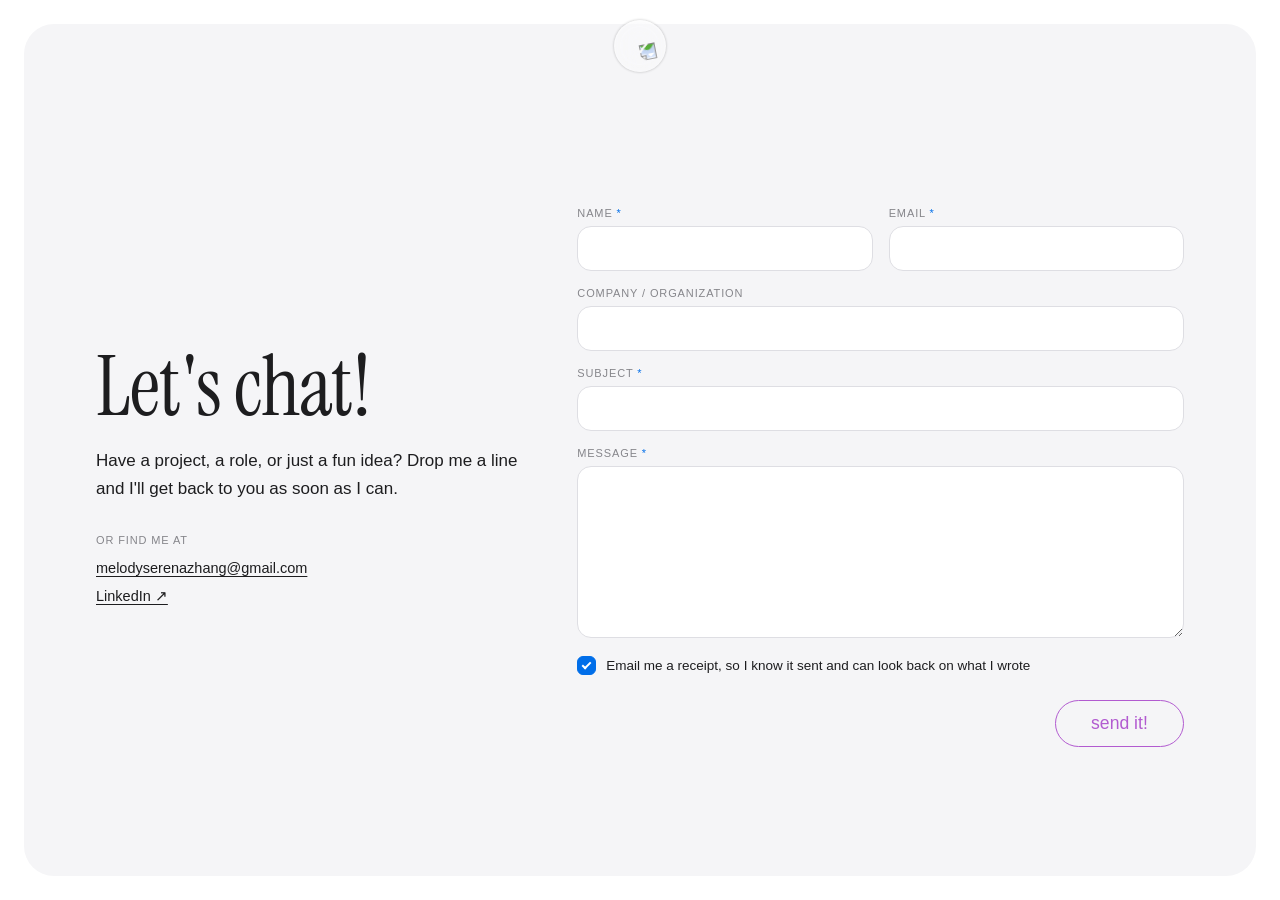
==== contact/index.html @ d455f9c9 "Homepage summary cards on every card, eye + cursor in project colours - Summary card fans out when h" ====
<!DOCTYPE html>
<html lang="en">
<head>
  <meta charset="UTF-8">
  <meta name="viewport" content="width=device-width, initial-scale=1.0">
  <title>[fish✶tank]</title>
  <!-- link previews (LinkedIn, Slack, iMessage…) and search results -->
  <meta name="description" content="Get in touch with Melody Zhang, product designer.">
  <link rel="canonical" href="https://melodyserenazhang.com/contact/">
  <meta property="og:type" content="website">
  <meta property="og:site_name" content="[fish✶tank]">
  <meta property="og:title" content="Say Hi · Melody Zhang">
  <meta property="og:description" content="Get in touch with Melody Zhang, product designer.">
  <meta property="og:url" content="https://melodyserenazhang.com/contact/">
  <meta property="og:image" content="https://melodyserenazhang.com/images/share-preview.jpg">
  <meta property="og:image:width" content="1200">
  <meta property="og:image:height" content="630">
  <meta property="og:image:alt" content="Melody Zhang is a product designer crafting digital experiences: the homepage, with fish swimming around a glowing blue orb.">
  <meta name="twitter:card" content="summary_large_image">
  
<link rel="preconnect" href="https://fonts.googleapis.com">
<link rel="preconnect" href="https://fonts.gstatic.com" crossorigin>
<link href="https://fonts.googleapis.com/css2?family=Xanh+Mono:ital@0;1&display=swap" rel="stylesheet">
<link href="https://fonts.googleapis.com/css2?family=Alex+Brush&display=swap" rel="stylesheet">
<link href="https://fonts.googleapis.com/css2?family=Zen+Old+Mincho&display=swap" rel="stylesheet">
<link href="https://fonts.googleapis.com/css2?family=Instrument+Serif:ital@0;1&display=swap" rel="stylesheet">

 <!-- Your CSS -->
  <link rel="stylesheet" href="style.css?v=navy-bg-10">
  <link rel="stylesheet" href="../css/page-wipe.css?v=12">
  <script src="../js/splash.js?v=navy-bg-9"></script>
  <!-- hold the first frame until the navy splash exists, so the page swap stays seamless -->
  <link rel="expect" href="#page-entry-overlay" blocking="render">

  <link rel="icon" type="image/x-icon" href="https://raw.githubusercontent.com/melodysz/baubles/main/favicon.ico">

  <link rel="stylesheet" href="../css/companion-blend.css?v=4">
</head>
<body>


<link rel="preconnect" href="https://fonts.googleapis.com">
<link rel="preconnect" href="https://fonts.gstatic.com" crossorigin>
<link href="https://fonts.googleapis.com/css2?family=Instrument+Serif:ital@0;1&family=Zen+Old+Mincho&family=Alex+Brush&display=swap" rel="stylesheet">

<div id="page-entry-overlay" class="page-wipe"><div class="page-wipe-label"></div></div>
<script>
  // the splash for this page (design: js/splash.js); its text shows once its fonts are ready
  fishtankSplash.render(document.getElementById('page-entry-overlay'), '[ say hi ]');
  Promise.all([document.fonts.load("26px 'PP Neue Montreal'"), document.fonts.load("300 26px 'HafferXH'")])
    .then(() => document.getElementById('page-entry-overlay')?.classList.add('label-ready'));
</script>
<div id="exit-ripple-container"></div>

<!-- Custom Cursor -->
<div class="cursor-dot" id="cursor"></div>

<!-- New Pill Nav -->
<div class="nav-pill-wrap" id="navWrap">
  <div class="nav-pill" id="navPill">
    <div class="nav-asterisk" id="navAsterisk">
      <img src="https://cdn.jsdelivr.net/gh/melodysz/baubles@main/asterisk.svg"
           alt="*" style="width:28px;height:28px;display:block;">
    </div>
    <div class="nav-content">
      <a href="../" class="nav-wordmark interactable" style="cursor:pointer!important">
        <span class="wm-melody">melody</span><span class="wm-zhang">zhang</span>
      </a>
      <div class="nav-links">
        <div class="nav-work-wrap" id="navWorkWrap">
          <a href="../#third-section" class="interactable nav-link-item" data-default="work" data-hover="work!">work</a>
        </div>
        <a href="../#who" class="interactable nav-link-item" data-default="who" data-hover="who?">who</a>
        <a href="../#play" class="interactable nav-link-item" data-default="play" data-hover="play!">play</a>
      </div>
    </div>
  </div>
</div>

<!-- Thought bubble -->
<div class="bubble-dots-wrap" id="bubbleDotsWrap">
  <div class="bubble-dot bubble-dot-sm"></div>
  <div class="bubble-dot bubble-dot-md"></div>
  <div class="bubble-dot bubble-dot-lg"></div>
</div>
<div class="work-bubble" id="workBubble" aria-hidden="true">
  <div class="bubble-menu">
    <a href="../creatify/" class="bubble-item interactable">
      <span class="bubble-num">01</span>creatify
    </a>
    <a href="../deep24/" class="bubble-item interactable">
      <span class="bubble-num">02</span>deep24
    </a>
    <a href="../pent-up/" class="bubble-item interactable">
      <span class="bubble-num">03</span>pent up
    </a>
    <a href="../knouri/" class="bubble-item interactable">
      <span class="bubble-num">04</span>knouri
    </a>
  </div>
</div>

<div class="page-wrapper">
  <div class="contact-card">

    <!-- left: hello + other ways to reach me -->
    <div class="contact-intro">
      <h1 class="contact-title">Let's chat!</h1>
      <p>Have a project, a role, or just a fun idea? Drop me a line and I'll get back to you as soon as I can.</p>
      <div class="contact-alt">
        <span class="contact-alt-label">or find me at</span>
        <a href="mailto:melodyserenazhang@gmail.com" class="interactable contact-alt-link">melodyserenazhang@gmail.com</a>
        <a href="https://www.linkedin.com/in/melody-zhang-90605b217/" target="_blank" class="interactable contact-alt-link">LinkedIn ↗</a>
      </div>
    </div>

    <!-- right: the form, swapped for a receipt once it's sent -->
    <div class="contact-form-col">
      <form class="contact-form" id="contactForm" novalidate>
        <div class="field-row">
          <label class="field">
            <span class="field-label">Name <i>*</i></span>
            <input type="text" name="name" autocomplete="name" required>
          </label>
          <label class="field">
            <span class="field-label">Email <i>*</i></span>
            <input type="email" name="email" autocomplete="email" required>
          </label>
        </div>
        <label class="field">
          <span class="field-label">Company / organization</span>
          <input type="text" name="company" autocomplete="organization">
        </label>
        <label class="field">
          <span class="field-label">Subject <i>*</i></span>
          <input type="text" name="subject" required>
        </label>
        <label class="field">
          <span class="field-label">Message <i>*</i></span>
          <textarea name="message" rows="6" required></textarea>
        </label>

        <!-- hidden trap for spam bots: people never see or fill this -->
        <input type="text" name="_honey" class="contact-honey" tabindex="-1" autocomplete="off">

        <label class="receipt-check interactable">
          <input type="checkbox" name="wants_receipt" checked>
          <span class="receipt-box" aria-hidden="true"></span>
          <span>Email me a receipt, so I know it sent and can look back on what I wrote</span>
        </label>

        <div class="form-bottom">
          <p class="form-status" id="formStatus" role="status" aria-live="polite"></p>
          <button type="submit" class="send-btn interactable" id="sendBtn">send it!</button>
        </div>
      </form>

      <!-- shown after a successful send -->
      <div class="contact-receipt" id="contactReceipt" hidden>
        <div class="receipt-paper">
          <p class="receipt-head">✶ message received ✶</p>
          <p class="receipt-sub" id="receiptTime"></p>
          <div class="receipt-rule"></div>
          <dl class="receipt-lines">
            <div><dt>from</dt><dd id="rFrom"></dd></div>
            <div><dt>to</dt><dd>Melody Zhang</dd></div>
            <div><dt>subject</dt><dd id="rSubject"></dd></div>
          </dl>
          <div class="receipt-rule"></div>
          <p class="receipt-message" id="rMessage"></p>
          <div class="receipt-rule"></div>
          <p class="receipt-foot" id="receiptFoot"></p>
        </div>
        <button type="button" class="send-btn send-btn--ghost interactable" id="againBtn">write another</button>
      </div>
    </div>

  </div>
</div>

  <!-- GSAP & Lenis Libraries (at the end, before closing </body>) -->
  <script src="https://cdn.jsdelivr.net/npm/gsap@3.12.5/dist/gsap.min.js"></script>
  <script src="https://cdn.jsdelivr.net/npm/gsap@3.12.5/dist/ScrollTrigger.min.js"></script>
  <script src="https://cdn.jsdelivr.net/npm/@studio-freight/lenis@1.0.42/dist/lenis.min.js"></script>
  
  <!-- Your JavaScript -->
  <script src="../js/favicon.js?v=3"></script>
  <script src="../js/page-wipe.js?v=20"></script>
  <script src="main.js?v=9"></script>
  <script src="contact.js?v=3"></script>
  <script src="../js/companion-blend.js?v=2"></script>
</body>
</html>
---- contact/style.css ----
@import url("https://fonts.googleapis.com/css2?family=Xanh+Mono:ital@0;1&display=swap");

@font-face {
  font-family: 'PP Neue Montreal';
  src: url('https://cdn.jsdelivr.net/gh/melodysz/baubles@main/fonts/ppneuemontreal-thin.woff2') format('woff2');
  font-weight: 300; font-style: normal;
}
@font-face {
  font-family: 'PP Neue Montreal';
  src: url('https://cdn.jsdelivr.net/gh/melodysz/baubles@main/fonts/ppneuemontreal-book.woff2') format('woff2');
  font-weight: 400; font-style: normal;
}
@font-face {
  font-family: 'PP Neue Montreal';
  src: url('https://cdn.jsdelivr.net/gh/melodysz/baubles@main/fonts/ppneuemontreal-medium.woff2') format('woff2');
  font-weight: 500; font-style: normal;
}
@font-face {
  font-family: 'PP Neue Montreal';
  src: url('https://cdn.jsdelivr.net/gh/melodysz/baubles@main/fonts/ppneuemontreal-bold.woff2') format('woff2');
  font-weight: 700; font-style: normal;
}
@font-face {
  font-family: 'PP Neue Montreal';
  src: url('https://cdn.jsdelivr.net/gh/melodysz/baubles@main/fonts/ppneuemontreal-semibold.woff2') format('woff2');
  font-weight: 600; font-style: normal;
}
@font-face {
  font-family: 'PP Neue Montreal';
  src: url('https://cdn.jsdelivr.net/gh/melodysz/baubles@main/fonts/ppneuemontreal-italic.woff2') format('woff2');
  font-weight: 300; font-style: italic;
}
@font-face {
  font-family: 'HafferXH';
  src: url('https://cdn.jsdelivr.net/gh/melodysz/baubles@main/fonts/HafferXHMono-TRIAL-Light.woff2') format('woff2');
  font-weight: 300; font-style: normal;
}

*, *::before, *::after {
  box-sizing: border-box;
  margin: 0;
  padding: 0;
  cursor: default !important;
}

a, button, [role="button"], .interactable {
  cursor: pointer !important;
}

:root {
  --bg: #ffffff;
  --nav-color: #1D1D1F;
  --text: #1D1D1F;
  --card-bg: #F5F5F7;
}

html, body {
  background: #ffffff !important;
  height: 100%;
  overflow: hidden;
  -webkit-font-smoothing: antialiased;
}

/* ================================
   CURSOR — BLOB STYLE
   ================================ */

.cursor-dot {
  width: 14px;
  height: 14px;
  background-color: #83E7FF;
  border-radius: 50%;
  position: fixed;
  top: 0;
  left: 0;
  pointer-events: none;
  z-index: 10001;
  mix-blend-mode: normal;
  transform: translate(-50%, -50%);
  opacity: 0;
  transition: opacity 0.3s ease,
              width 0.5s cubic-bezier(0.34, 1.56, 0.64, 1),
              height 0.5s cubic-bezier(0.34, 1.56, 0.64, 1),
              border-radius 0.5s ease;
  will-change: transform;
}

.cursor-dot.active { opacity: 1; }

.cursor-dot.is-blob {
  width: var(--blob-w, 80px);
  height: var(--blob-h, 40px);
  border-radius: 999px;
  opacity: 0.7;   /* multiply: the page colour, see-through; dark text stays crisp under it */
  mix-blend-mode: multiply;
}

/* ================================
   ENTRY OVERLAY
   ================================ */

#page-entry-overlay {
  position: fixed;
  inset: 0;
  z-index: 99999;
  background: #ffffff;
  pointer-events: all;
}

/* ================================
   EXIT RIPPLE
   ================================ */

#exit-ripple-container {
  position: fixed;
  inset: 0;
  z-index: 99998;
  pointer-events: none;
  overflow: hidden;
}

.ripple {
  position: absolute;
  top: 50%;
  left: 50%;
  width: 150vmax;
  height: 150vmax;
  border-radius: 50%;
  transform: translate(-50%, -50%) scale(0);
  will-change: transform, opacity;
  animation: rippleExpand 1.3s ease-out forwards;
}

.ripple-brown { background-color: var(--nav-color); }
.ripple-cream  { background-color: #ffffff; }

@keyframes rippleExpand {
  0%   { transform: translate(-50%, -50%) scale(0); opacity: 1; }
  100% { transform: translate(-50%, -50%) scale(1); opacity: 1; }
}

/* ================================
   NEW PILL NAV
   ================================ */

.nav-pill-wrap {
  position: fixed;
  top: 20px;
  left: 50%;
  transform: translateX(-50%);
  z-index: 10000;
  display: flex;
  align-items: center;
  justify-content: center;
  width: min(1320px, calc(100vw - 80px));
  padding: 20px 0 30px 0;
  margin-top: -20px;
  pointer-events: auto;
  transition: opacity 0.4s ease;
}

.nav-pill {
  position: relative;
  height: 52px;
  border-radius: 999px;
  background: rgba(255, 255, 255, 0.30);
  border: 1px solid rgba(255, 255, 255, 0.20);
  backdrop-filter: blur(18px) saturate(1.4);
  -webkit-backdrop-filter: blur(18px) saturate(1.4);
  box-shadow: 0px 0px 3px rgba(0, 0, 0, 0.25), inset 0 0.5px 0 rgba(255, 255, 255, 0.45);
  display: flex;
  align-items: center;
  overflow: visible;
  width: 52px;
  transition: width 0.55s cubic-bezier(0.32, 0, 0.08, 1), background-color 0.35s ease;
  cursor: pointer;
  white-space: nowrap;
  pointer-events: none;
}

.nav-pill.expanded { width: 100%; }

.nav-asterisk {
  font-family: 'Xanh Mono', monospace;
  font-style: italic;
  font-size: 36px;
  line-height: 0;
  color: #181812;
  flex-shrink: 0;
  width: 52px;
  height: 52px;
  display: flex;
  align-items: center;
  justify-content: center;
  position: relative;
  z-index: 2;
  user-select: none;
  text-decoration: none;
  padding-top: 2px;
  pointer-events: auto;
}

.nav-content {
  display: flex;
  align-items: center;
  justify-content: space-between;
  flex: 1;
  padding-right: 20px;
  opacity: 0;
  transform: translateX(-8px);
  transition: opacity 0.3s ease 0.5s, transform 0.3s ease 0.5s;
  pointer-events: none;
  min-width: 0;
}

.nav-pill.expanded .nav-content {
  opacity: 1;
  transform: translateX(0);
  pointer-events: auto;
}

.nav-wordmark {
  color: #181812;
  display: flex;
  align-items: baseline;
  flex-shrink: 0;
  user-select: none;
  text-decoration: none;
  opacity: 0;
  transition: opacity 0.25s ease;
}

.nav-pill.expanded .nav-wordmark {
  opacity: 1;
  transition: opacity 0.25s ease 0.45s;
}

.nav-wordmark:hover { opacity: 0.65; }

.wm-melody {
  font-family: 'PP Neue Montreal', sans-serif;
  font-weight: 500;
  font-size: 20px;
  color: #181812;
}

.wm-zhang {
  font-family: 'Xanh Mono', monospace;
  font-style: italic;
  font-weight: 300;
  font-size: 20px;
  letter-spacing: -0.02em;
  color: #181812;
}

.nav-links {
  display: flex;
  align-items: center;
  gap: 8px;
  position: relative;
}

.nav-link-item {
  font-family: 'PP Neue Montreal', sans-serif;
  font-weight: 500;
  font-size: 18px;
  color: #181812;
  text-decoration: none;
  letter-spacing: 0.01em;
  position: relative;
  padding: 6px 16px;
  border-radius: 999px;
  background: transparent;
  z-index: 1;
  opacity: 0;
  transform: translateX(-10px);
  transition: color 0.25s ease, opacity 0.3s ease, transform 0.3s ease;
  overflow: hidden;
  cursor: pointer !important;
  min-width: 80px;
  text-align: center;
}

.nav-pill.expanded .nav-link-item:nth-child(1) {
  opacity: 1;
  transform: translateX(0);
  transition: opacity 0.3s ease 0.55s, transform 0.3s ease 0.55s, color 0.25s ease;
}

.nav-pill.expanded .nav-link-item:nth-child(2) {
  opacity: 1;
  transform: translateX(0);
  transition: opacity 0.3s ease 0.68s, transform 0.3s ease 0.68s, color 0.25s ease;
}

.nav-pill.expanded .nav-link-item:nth-child(3) {
  opacity: 1;
  transform: translateX(0);
  transition: opacity 0.3s ease 0.81s, transform 0.3s ease 0.81s, color 0.25s ease;
}

.nav-asterisk img { display: block; }

/* Work dropdown bubble */
.nav-work-wrap {
  position: relative;
  display: inline-flex;
  align-items: center;
}

.work-bubble {
  position: fixed;
  pointer-events: none;
  z-index: 10000;
  top: 0;
  left: 0;
}

.bubble-dot {
  border-radius: 50%;
  background: rgba(255, 255, 255, 0.30);
  border: 1px solid rgba(255, 255, 255, 0.20);
  backdrop-filter: blur(18px) saturate(1.4);
  -webkit-backdrop-filter: blur(18px) saturate(1.4);
  box-shadow: 0px 0px 3px rgba(0, 0, 0, 0.25), inset 0 0.5px 0 rgba(255, 255, 255, 0.45), 0px 2px 2px rgba(0, 0, 0, 0.18);
  position: absolute;
  opacity: 0;
}

.bubble-dot-sm  { width: 11px; height: 11px; left: 33px; top: -25px; z-index: 2; }
.bubble-dot-md  { width: 16px; height: 16px; left: 10px; top: -16px; z-index: 2; }
.bubble-dot-lg  { width: 22px; height: 22px; left: -2px; top: 10px;  z-index: 2; }

.bubble-menu {
  position: absolute;
  top: 7px;   /* tucked up so it overlaps the large thought bubble */
  left: 0px;
  background: rgba(255, 255, 255, 0.30);
  border: 1px solid rgba(255, 255, 255, 0.20);
  backdrop-filter: blur(18px) saturate(1.4);
  -webkit-backdrop-filter: blur(18px) saturate(1.4);
  box-shadow: 0px 0px 2px rgba(0, 0, 0, 0.25), inset 0 0.5px 0 rgba(255, 255, 255, 0.45), 0px 2px 2px rgba(0, 0, 0, 0.18);
  border-radius: 40px;
  padding: 18px 24px;
  display: flex;
  flex-direction: column;
  gap: 4px;
  white-space: nowrap;
  opacity: 0;
  transform-origin: top left;
  z-index: 0;
}

.bubble-item {
  font-family: 'PP Neue Montreal', sans-serif;
  font-weight: 500;
  font-size: 18px;
  letter-spacing: 0.01em;
  color: #181812;
  text-decoration: none;
  display: flex;
  align-items: baseline;
  gap: 12px;
  line-height: 1.5;
  transition: opacity 0.2s ease;
  cursor: pointer !important;
}

.bubble-num {
  font-family: 'HafferXH', monospace;
  font-weight: 100;
  font-size: 18px;
  letter-spacing: -0.03em;
  color: #181812;
  min-width: 20px;
}

.bubble-dots-wrap {
  position: fixed;
  pointer-events: none;
  z-index: 10002;
  top: 0;
  left: 0;
}


/* ================================
   CONTACT PAGE
   ================================ */

:root {
  --line: #DEDEE3;
  --muted: #86868B;
  --accent: #006EE9;          /* the blue from the work section's dial */
  --accent-soft: rgba(0, 110, 233, 0.14);
  --lilac: #E7A0FE;           /* footer button pink */
  --error: #D93A5B;
}

/* this page scrolls when the window is short (the who page doesn't need to) */
html, body { overflow: auto; height: auto; }

.page-wrapper {
  min-height: 100vh;
  padding: 24px;
  display: flex;
}

.contact-card {
  background: var(--card-bg);
  border-radius: 30px;
  width: 100%;
  min-height: calc(100vh - 48px);
  display: grid;
  grid-template-columns: 5fr 7fr;
  gap: 48px;
  padding: 110px 72px 56px;   /* top clears the floating nav */
}

/* ---------- left column ---------- */
.contact-intro {
  display: flex;
  flex-direction: column;
  justify-content: center;
  gap: 18px;
  max-width: 440px;
}

.contact-title {
  font-family: 'Instrument Serif', serif;
  font-size: 84px;
  font-weight: 400;
  color: var(--text);
  line-height: 1;
  letter-spacing: -1px;
}

.contact-intro p,
.contact-alt {
  font-family: 'PP Neue Montreal', 'Helvetica Neue', Helvetica, sans-serif;
  font-size: 14.5px;
  line-height: 1.75;
  color: var(--text);
}
/* intro paragraph matches the Creatify case study body text */
.contact-intro p { font-size: 17px; line-height: 28px; }

.contact-alt {
  display: flex;
  flex-direction: column;
  gap: 2px;
  margin-top: 10px;
}
.contact-alt-label {
  font-size: 11px;
  text-transform: uppercase;
  letter-spacing: 0.08em;
  color: var(--muted);
  margin-bottom: 4px;
}
.contact-alt-link {
  color: var(--text);
  text-decoration: underline;
  text-underline-offset: 3px;
  width: fit-content;
}

/* ---------- form ---------- */
.contact-form-col {
  display: flex;
  flex-direction: column;
  justify-content: center;
}

.contact-form {
  display: flex;
  flex-direction: column;
  gap: 16px;
}

.field-row {
  display: grid;
  grid-template-columns: 1fr 1fr;
  gap: 16px;
}

.field {
  display: flex;
  flex-direction: column;
  gap: 7px;
}

.field-label {
  font-family: 'PP Neue Montreal', 'Helvetica Neue', Helvetica, sans-serif;
  font-size: 11px;
  font-weight: 500;
  text-transform: uppercase;
  letter-spacing: 0.08em;
  color: var(--muted);
}
.field-label i { font-style: normal; color: var(--accent); }

.field input,
.field textarea {
  font-family: 'PP Neue Montreal', 'Helvetica Neue', Helvetica, sans-serif;
  font-size: 15px;
  color: var(--text);
  background: #ffffff;
  border: 1px solid var(--line);
  border-radius: 14px;
  padding: 13px 16px;
  outline: none;
  cursor: text !important;
  transition: border-color 0.2s ease, box-shadow 0.2s ease;
}
.field textarea { resize: vertical; min-height: 140px; line-height: 1.6; }

.field input:hover,
.field textarea:hover { border-color: #C9C9D0; }

.field input:focus,
.field textarea:focus {
  border-color: var(--accent);
  box-shadow: 0 0 0 4px var(--accent-soft);
}

/* shown after a failed send attempt */
.field.is-invalid input,
.field.is-invalid textarea { border-color: var(--error); }
.field.is-invalid .field-label { color: var(--error); }

.contact-honey { position: absolute; left: -9999px; opacity: 0; height: 0; width: 0; }

/* ---------- receipt checkbox ---------- */
.receipt-check {
  display: flex;
  align-items: flex-start;
  gap: 10px;
  font-family: 'PP Neue Montreal', 'Helvetica Neue', Helvetica, sans-serif;
  font-size: 13.5px;
  line-height: 1.45;
  color: var(--text);
  user-select: none;
  margin-top: 2px;
}
.receipt-check input { position: absolute; opacity: 0; pointer-events: none; }

.receipt-box {
  flex: none;
  width: 19px;
  height: 19px;
  border-radius: 6px;
  border: 1px solid #C9C9D0;
  background: #ffffff;
  display: grid;
  place-items: center;
  transition: background-color 0.2s ease, border-color 0.2s ease;
}
.receipt-box::after {
  content: "";
  width: 9px;
  height: 5px;
  border-left: 2px solid #ffffff;
  border-bottom: 2px solid #ffffff;
  transform: translateY(-1px) rotate(-45deg) scale(0);
  transition: transform 0.2s cubic-bezier(0.34, 1.56, 0.64, 1);
}
.receipt-check input:checked + .receipt-box { background: var(--accent); border-color: var(--accent); }
.receipt-check input:checked + .receipt-box::after { transform: translateY(-1px) rotate(-45deg) scale(1); }
.receipt-check input:focus-visible + .receipt-box { box-shadow: 0 0 0 4px var(--accent-soft); }

/* ---------- send button + status ---------- */
.form-bottom {
  display: flex;
  align-items: center;
  justify-content: space-between;
  gap: 20px;
  margin-top: 8px;
}

.form-status {
  font-family: 'PP Neue Montreal', 'Helvetica Neue', Helvetica, sans-serif;
  font-size: 13px;
  line-height: 1.45;
  color: var(--muted);
}
.form-status.is-error { color: var(--error); }
.form-status a { color: inherit; }

.send-btn {
  flex: none;
  font-family: 'PP Neue Montreal', 'Helvetica Neue', Helvetica, sans-serif;
  font-size: 1.1rem;
  color: #B25BD0;
  background: transparent;
  border: 1px solid #B25BD0;
  border-radius: 999px;
  padding: 0.75rem 2.2rem;
  transition: background-color 0.3s ease, color 0.3s ease, opacity 0.3s ease;
}
.send-btn:hover { background: var(--lilac); color: #000000; border-color: var(--lilac); }
.send-btn[disabled] { opacity: 0.55; pointer-events: none; }

.send-btn--ghost { background: transparent; color: var(--text); border-color: var(--text); }
.send-btn--ghost:hover { background: var(--text); color: #ffffff; border-color: var(--text); }

/* ---------- on-screen receipt (after sending) ---------- */
.contact-receipt {
  display: flex;
  flex-direction: column;
  align-items: center;
  gap: 24px;
}
.contact-receipt[hidden] { display: none; }
.contact-receipt:focus { outline: none; }   /* (focus is moved here after sending, for screen readers; no visible ring) */

.receipt-paper {
  width: min(400px, 100%);
  background: #ffffff;
  padding: 28px 28px 40px;
  font-family: 'Xanh Mono', monospace;
  font-size: 14px;
  line-height: 1.55;
  color: var(--text);
  box-shadow: 0 10px 30px rgba(0, 0, 0, 0.06);
  /* torn zig-zag bottom edge */
  --tooth: 10px;
  -webkit-mask:
    linear-gradient(#000 0 0) top / 100% calc(100% - var(--tooth)) no-repeat,
    conic-gradient(from -45deg at bottom, #0000, #000 1deg 89deg, #0000 90deg) bottom / calc(var(--tooth) * 2) var(--tooth) repeat-x;
          mask:
    linear-gradient(#000 0 0) top / 100% calc(100% - var(--tooth)) no-repeat,
    conic-gradient(from -45deg at bottom, #0000, #000 1deg 89deg, #0000 90deg) bottom / calc(var(--tooth) * 2) var(--tooth) repeat-x;
  animation: receipt-print 0.9s cubic-bezier(0.22, 1, 0.36, 1) both;
}
@keyframes receipt-print {
  from { clip-path: inset(0 0 100% 0); transform: translateY(-12px); }
  to   { clip-path: inset(0 0 0 0);    transform: none; }
}

.receipt-head { text-align: center; font-size: 17px; letter-spacing: 0.04em; }
.receipt-sub  { text-align: center; color: var(--muted); font-size: 12.5px; }
.receipt-rule { border-top: 1.5px dashed #C9C9D0; margin: 16px 0; }

.receipt-lines { display: flex; flex-direction: column; gap: 4px; }
.receipt-lines div { display: flex; gap: 12px; }
.receipt-lines dt { width: 64px; flex: none; color: var(--muted); }
.receipt-lines dd { overflow-wrap: anywhere; }

.receipt-message {
  white-space: pre-wrap;
  overflow-wrap: anywhere;
  max-height: 34vh;
  overflow: auto;
}
.receipt-foot { text-align: center; font-size: 12.5px; color: var(--muted); }

/* ---------- smaller screens ---------- */
@media (max-width: 900px) {
  .contact-card {
    grid-template-columns: 1fr;
    gap: 36px;
    padding: 96px 28px 40px;
  }
  .contact-title { font-size: 64px; }
}
@media (max-width: 560px) {
  .page-wrapper { padding: 12px; }
  .contact-card { border-radius: 22px; padding: 88px 20px 28px; min-height: calc(100vh - 24px); }
  .field-row { grid-template-columns: 1fr; }
  .form-bottom { flex-direction: column-reverse; align-items: stretch; }
  .send-btn { width: 100%; }
}
.contact-form[hidden] { display: none; }

/* the hover bubble on a dark background (e.g. the footer): no blend there — just
   the plain see-through bubble ("multiply" would turn it almost black) */
.cursor-dot.is-blob.on-dark { mix-blend-mode: normal; opacity: 0.35; }
---- css/page-wipe.css ----
/* ================================
   PAGE WIPE — shared by the project pages
   The page opens under the same navy splash the homepage slid up before
   navigating, then the splash slides away (same look as the [ work ] wipe).
   ================================ */

/* Keep the old page on screen until this one is ready to draw: no blank flash */
@view-transition {
  navigation: auto;
}

#page-entry-overlay.page-wipe,
.page-wipe {
  position: fixed;
  inset: 0;
  z-index: 99999;
  background: #000180;
  display: flex;
  justify-content: center;
  align-items: center;
  pointer-events: all;
  will-change: transform;
}

.page-wipe-label {
  font-family: 'Xanh Mono', monospace;
  font-style: italic;
  font-size: 1.6rem;
  color: #D1FFA4;
  letter-spacing: -0.05em;
  opacity: 0;
  transition: opacity 0.15s ease;
}

/* only show the label once its font is ready, so it never flashes in a fallback font */
.page-wipe.label-ready .page-wipe-label {
  opacity: 1;
}

/* Nav links ("work" / "who"): medium weight at rest; Xanh Mono italic on hover
   (same font as "zhang" in the wordmark — free Google Font, no credit needed) */
.nav-hover-italic {
  font-family: 'Xanh Mono', monospace;
  font-style: italic;
  font-weight: 400;
}

/* Cursor dot fades out while the mouse is outside the browser window */
.cursor-dot.is-away {
  opacity: 0 !important;
}


/* Cursor dot: plain see-through, no blend mode (project pages). It used to be
   "multiply", but in Chrome a blended cursor over frosted glass (the nav, the
   work dropdown) made a faint white box appear in the glass. */
.cursor-dot,
.cursor-dot.is-blob {
  mix-blend-mode: normal;
}
.cursor-dot.active { opacity: 0.55; }
.cursor-dot.is-blob { opacity: 0.3; }

/* PLAY is still being built: hidden on the live site, shown on the local
   preview (js/favicon.js adds .show-play on localhost). To launch it, remove
   the line marked PLAY SWITCH in js/favicon.js. */
html:not(.show-play) .nav-link-item[data-default="play"] { display: none; }

/* Top nav over a white / very bright background (js/page-wipe.js adds
   .nav-on-light): same grey frost as the bottom section-nav pills, so it
   doesn't vanish into the page. */
body.nav-on-light .nav-pill:not(.footer-mode),
body.nav-on-light .bubble-menu,
body.nav-on-light .bubble-dot {
  /* a touch lighter than the bottom pills' rgba(232,232,236,.7): the big pill
     reads darker at the same colour */
  background-color: rgba(239, 239, 242, 0.7);
}
/* only on for an instant while the page checks what's behind the nav. Just the pictures,
   videos etc. (the only things the check looks for that can be "unclickable"): switching
   this on for every element (*) made the browser restyle the whole page ~3x a second while
   scrolling, which stuttered on long pages like Creatify. Verified to give the same answer
   at every scroll position on all case studies. */
html.nav-probe :is(img, video, canvas, svg, picture, iframe) { pointer-events: auto !important; }

/* the bottom section nav (case studies): grey frost over white, but over grey boxes,
   pictures, videos and dark sections the top nav's lighter white frost (page-wipe.js) */
body.sidenav-off-light .sidebar-nav .nav-link { background-color: rgba(255, 255, 255, 0.6); }
---- css/companion-blend.css ----
/* Shared companion palette; motion, size, and hover shapes remain page-owned. */
#cursor:not(.has-label) {
  background-color: var(--companion-color, #0a9eff);   /* case studies: their highlight colour (js/companion-blend.js) */
  mix-blend-mode: color-dodge;
}
#cursor.is-blob:not(.has-label) { mix-blend-mode: color-dodge; }
#cursor.active:not(.has-label) { opacity: .7; }
#cursor[data-companion-surface="light"]:not(.has-label) { mix-blend-mode: multiply; }
#cursor.is-away { opacity: 0 !important; }
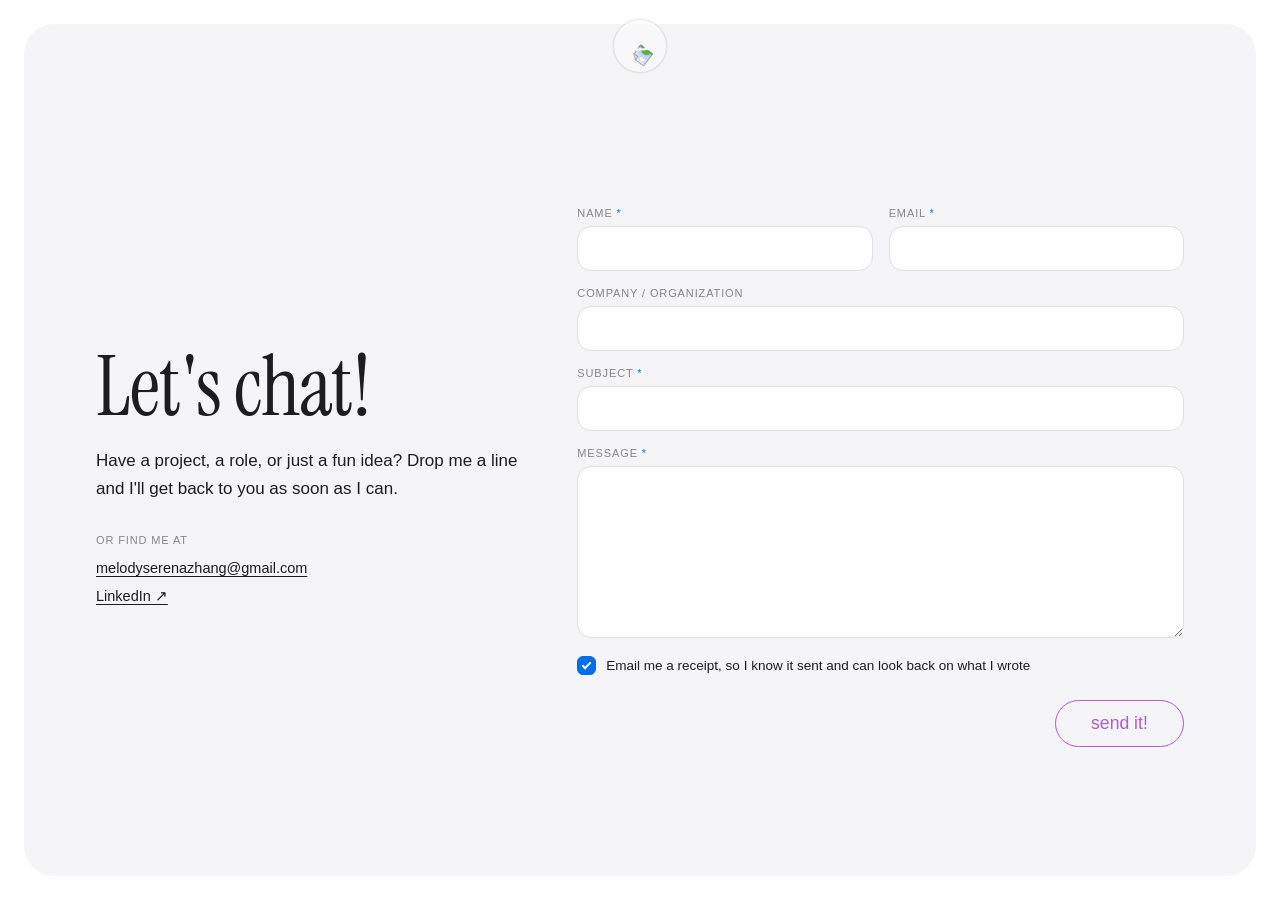
==== commit 5aa24827: "Play page redesign (hidden live) + boiling, blinking cursor eye site-wide - Play: Cosmos-style mason" ====
--- a/contact/index.html
+++ b/contact/index.html
@@ -34,7 +34,7 @@
 
   <link rel="icon" type="image/x-icon" href="https://raw.githubusercontent.com/melodysz/baubles/main/favicon.ico">
 
-  <link rel="stylesheet" href="../css/companion-blend.css?v=4">
+  <link rel="stylesheet" href="../css/companion-blend.css?v=5">
 </head>
 <body>
 
@@ -188,6 +188,6 @@
   <script src="../js/page-wipe.js?v=20"></script>
   <script src="main.js?v=9"></script>
   <script src="contact.js?v=3"></script>
-  <script src="../js/companion-blend.js?v=2"></script>
+  <script src="../js/companion-blend.js?v=3"></script>
 </body>
 </html>
--- a/css/companion-blend.css
+++ b/css/companion-blend.css
@@ -7,3 +7,29 @@
 #cursor.active:not(.has-label) { opacity: .7; }
 #cursor[data-companion-surface="light"]:not(.has-label) { mix-blend-mode: multiply; }
 #cursor.is-away { opacity: 0 !important; }
+
+/* The eye the companion shows over things that open full size (Creatify screenshots,
+   play pieces). Shared by every page; each page decides when to add .is-zoom.
+   - "boiling" hand-drawn wobble: the #eye-boil filter, added to each page by
+     js/companion-blend.js (higher baseFrequency = tighter wiggles, scale = bigger wobble)
+   - every so often it blinks: a soft fade to the closed eye and back, twice quickly
+   (the eye is drawn as an image, not a mask: a mask would trim the wobble back off) */
+.cursor-dot.is-zoom::after {
+  content: '';
+  position: absolute;
+  inset: 0;
+  margin: auto;
+  width: 24px;
+  height: 24px;
+  background: url(../images/eye.svg) center / contain no-repeat;
+  filter: url(#eye-boil);
+  animation: eye-blink 4.5s ease-in-out infinite;
+}
+@keyframes eye-blink {
+  0%, 86%, 100% { background-image: url(../images/eye.svg); }
+  89%, 90.5%    { background-image: url(../images/eye-closed.svg); }
+  92.5%         { background-image: url(../images/eye.svg); }
+  94.5%         { background-image: url(../images/eye-closed.svg); }
+  97%           { background-image: url(../images/eye.svg); }
+}
+@media (prefers-reduced-motion: reduce) { .cursor-dot.is-zoom::after { filter: none; animation: none; } }
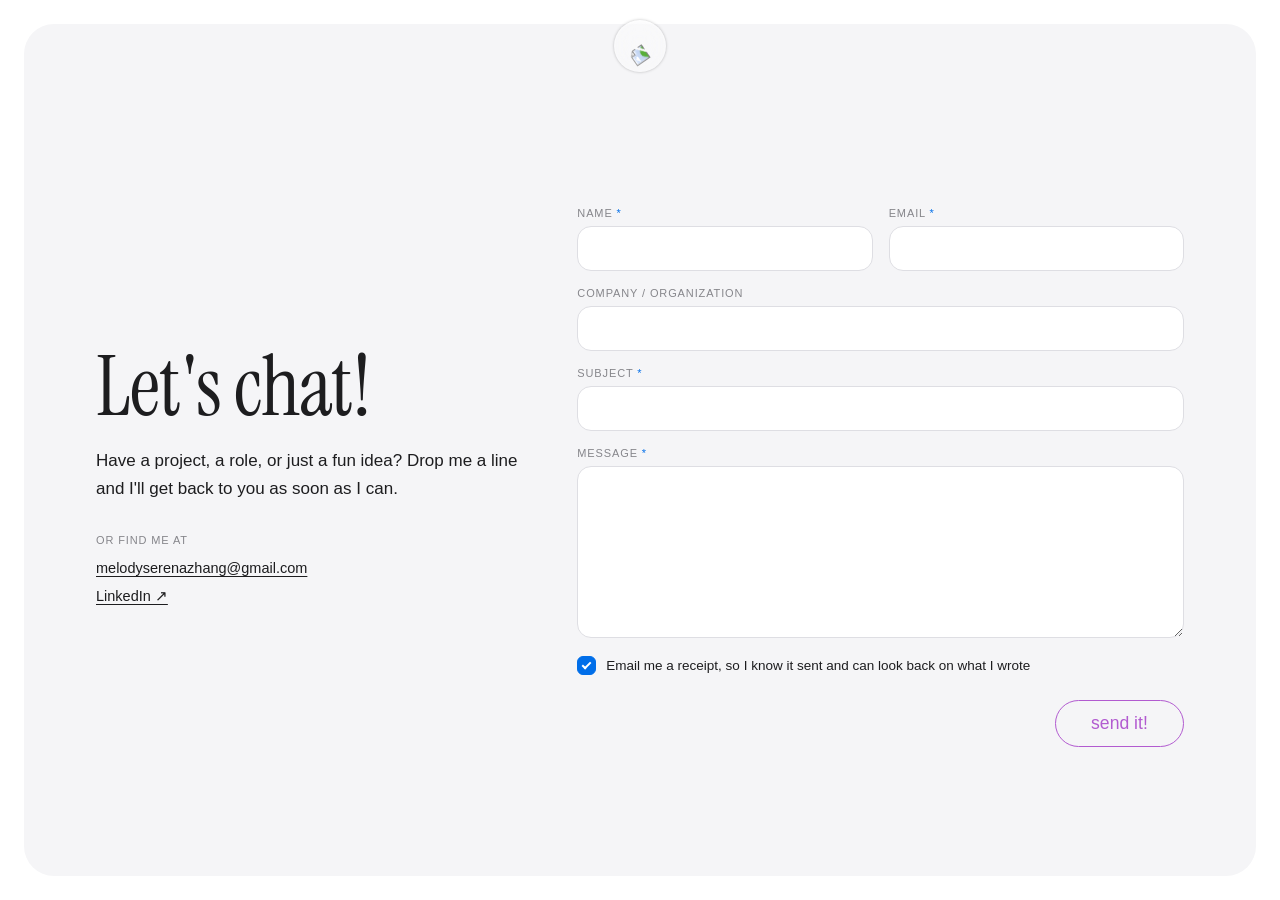
==== commit 655bfd73: "Launch the play page with real artwork - 78 pieces from the Figma "Artworks" page + PDFs (illustrati" ====
--- a/contact/index.html
+++ b/contact/index.html
@@ -184,7 +184,7 @@
   <script src="https://cdn.jsdelivr.net/npm/@studio-freight/lenis@1.0.42/dist/lenis.min.js"></script>
   
   <!-- Your JavaScript -->
-  <script src="../js/favicon.js?v=3"></script>
+  <script src="../js/favicon.js?v=4"></script>
   <script src="../js/page-wipe.js?v=20"></script>
   <script src="main.js?v=9"></script>
   <script src="contact.js?v=3"></script>
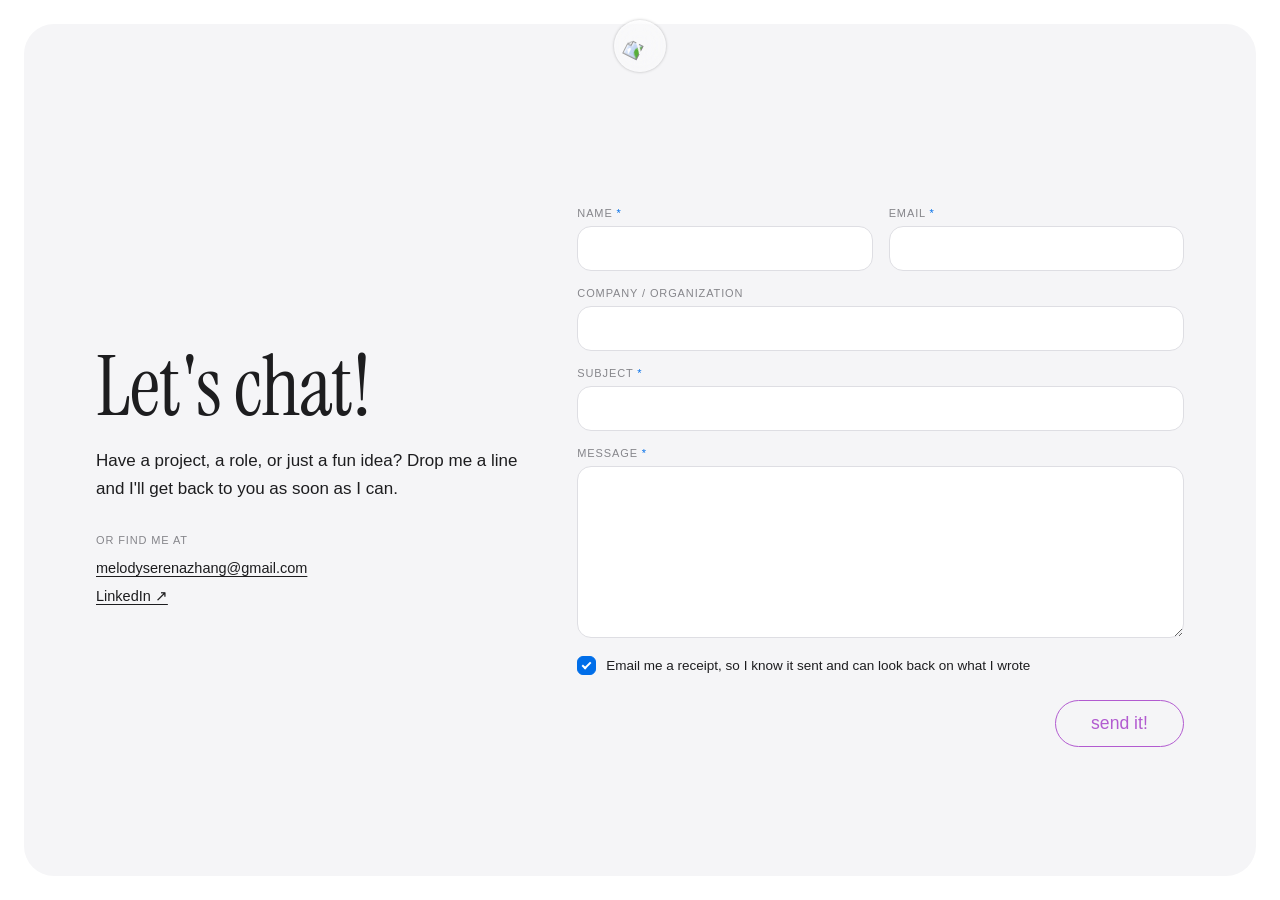
==== commit 7ebb8266: "Smaller nav by default, Agent section trim, cursor and polish updates - Case-study tab bar: smaller " ====
--- a/contact/index.html
+++ b/contact/index.html
@@ -26,7 +26,7 @@
 <link href="https://fonts.googleapis.com/css2?family=Instrument+Serif:ital@0;1&display=swap" rel="stylesheet">
 
  <!-- Your CSS -->
-  <link rel="stylesheet" href="style.css?v=navy-bg-10">
+  <link rel="stylesheet" href="style.css?v=navy-bg-11">
   <link rel="stylesheet" href="../css/page-wipe.css?v=12">
   <script src="../js/splash.js?v=navy-bg-9"></script>
   <!-- hold the first frame until the navy splash exists, so the page swap stays seamless -->
@@ -185,6 +185,7 @@
   
   <!-- Your JavaScript -->
   <script src="../js/favicon.js?v=4"></script>
+<script src="../js/dev-ui.js?v=4"></script>
   <script src="../js/page-wipe.js?v=20"></script>
   <script src="main.js?v=9"></script>
   <script src="contact.js?v=3"></script>
--- a/contact/style.css
+++ b/contact/style.css
@@ -66,8 +66,8 @@
    ================================ */
 
 .cursor-dot {
-  width: 14px;
-  height: 14px;
+  width: 8px;    /* (was 14: same size as the homepage / play) */
+  height: 8px;
   background-color: #83E7FF;
   border-radius: 50%;
   position: fixed;
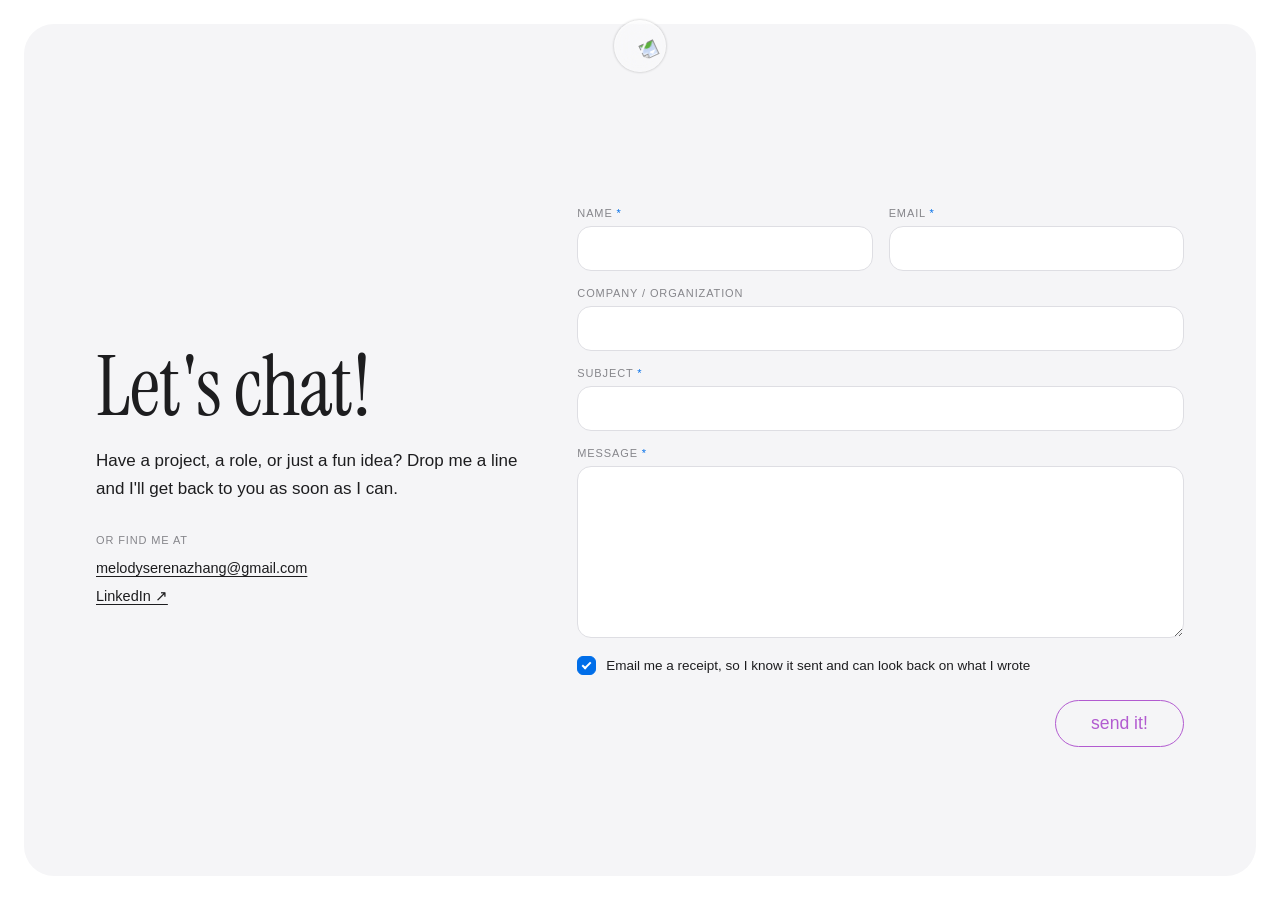
==== commit 9637b969: "Sparkle cursor on the live site The resting cursor dot is a four-point sparkle that spins as you mov" ====
--- a/contact/index.html
+++ b/contact/index.html
@@ -185,7 +185,8 @@
   
   <!-- Your JavaScript -->
   <script src="../js/favicon.js?v=4"></script>
-<script src="../js/dev-ui.js?v=4"></script>
+<script src="../js/dev-ui.js?v=5"></script>
+<script src="../js/sparkle-cursor.js?v=1"></script>
   <script src="../js/page-wipe.js?v=20"></script>
   <script src="main.js?v=9"></script>
   <script src="contact.js?v=3"></script>
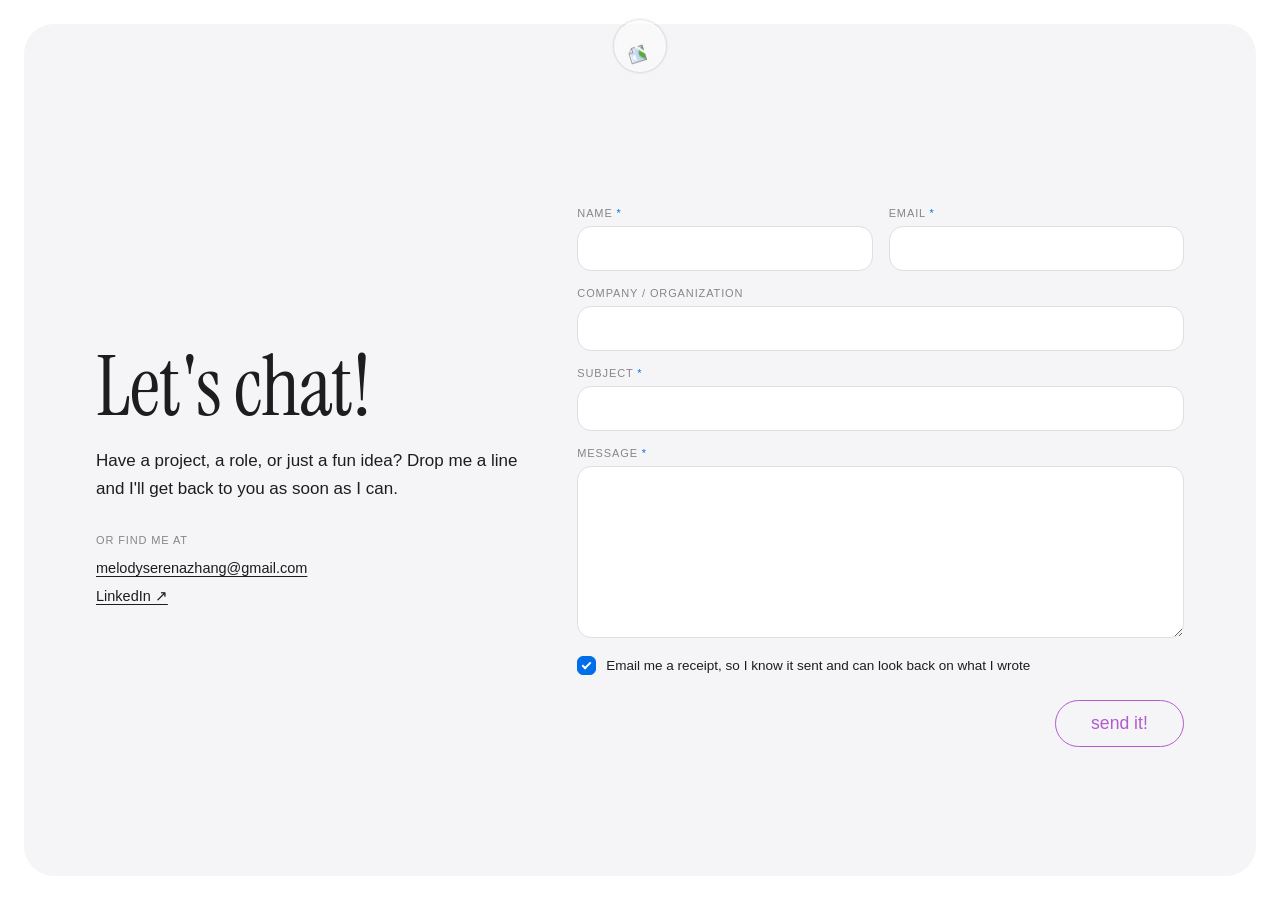
==== commit de7cdc1b: "Creatify: liquid hero dots, bigger title, V2 caption + deep-dive title animations, bottom-pivot card" ====
--- a/contact/index.html
+++ b/contact/index.html
@@ -26,7 +26,7 @@
 <link href="https://fonts.googleapis.com/css2?family=Instrument+Serif:ital@0;1&display=swap" rel="stylesheet">
 
  <!-- Your CSS -->
-  <link rel="stylesheet" href="style.css?v=navy-bg-11">
+  <link rel="stylesheet" href="style.css?v=navy-bg-13">
   <link rel="stylesheet" href="../css/page-wipe.css?v=12">
   <script src="../js/splash.js?v=navy-bg-9"></script>
   <!-- hold the first frame until the navy splash exists, so the page swap stays seamless -->
--- a/contact/style.css
+++ b/contact/style.css
@@ -327,9 +327,9 @@
   opacity: 0;
 }
 
-.bubble-dot-sm  { width: 11px; height: 11px; left: 33px; top: -25px; z-index: 2; }
-.bubble-dot-md  { width: 16px; height: 16px; left: 10px; top: -16px; z-index: 2; }
-.bubble-dot-lg  { width: 22px; height: 22px; left: -2px; top: 10px;  z-index: 2; }
+.bubble-dot-sm  { width: 10px; height: 10px; left: 40px; top: -28px; z-index: 2; }   /* Figma 2268:6266: three dots curving up-right off the menu's top-left corner */
+.bubble-dot-md  { width: 15px; height: 15px; left: 20px; top: -21px; z-index: 2; }
+.bubble-dot-lg  { width: 18px; height: 18px; left: 10px; top: 2px;   z-index: 2; }   /* (sits on the menu's rounded corner) */
 
 .bubble-menu {
   position: absolute;
@@ -340,7 +340,7 @@
   backdrop-filter: blur(18px) saturate(1.4);
   -webkit-backdrop-filter: blur(18px) saturate(1.4);
   box-shadow: 0px 0px 2px rgba(0, 0, 0, 0.25), inset 0 0.5px 0 rgba(255, 255, 255, 0.45), 0px 2px 2px rgba(0, 0, 0, 0.18);
-  border-radius: 40px;
+  border-radius: 30px;
   padding: 18px 24px;
   display: flex;
   flex-direction: column;
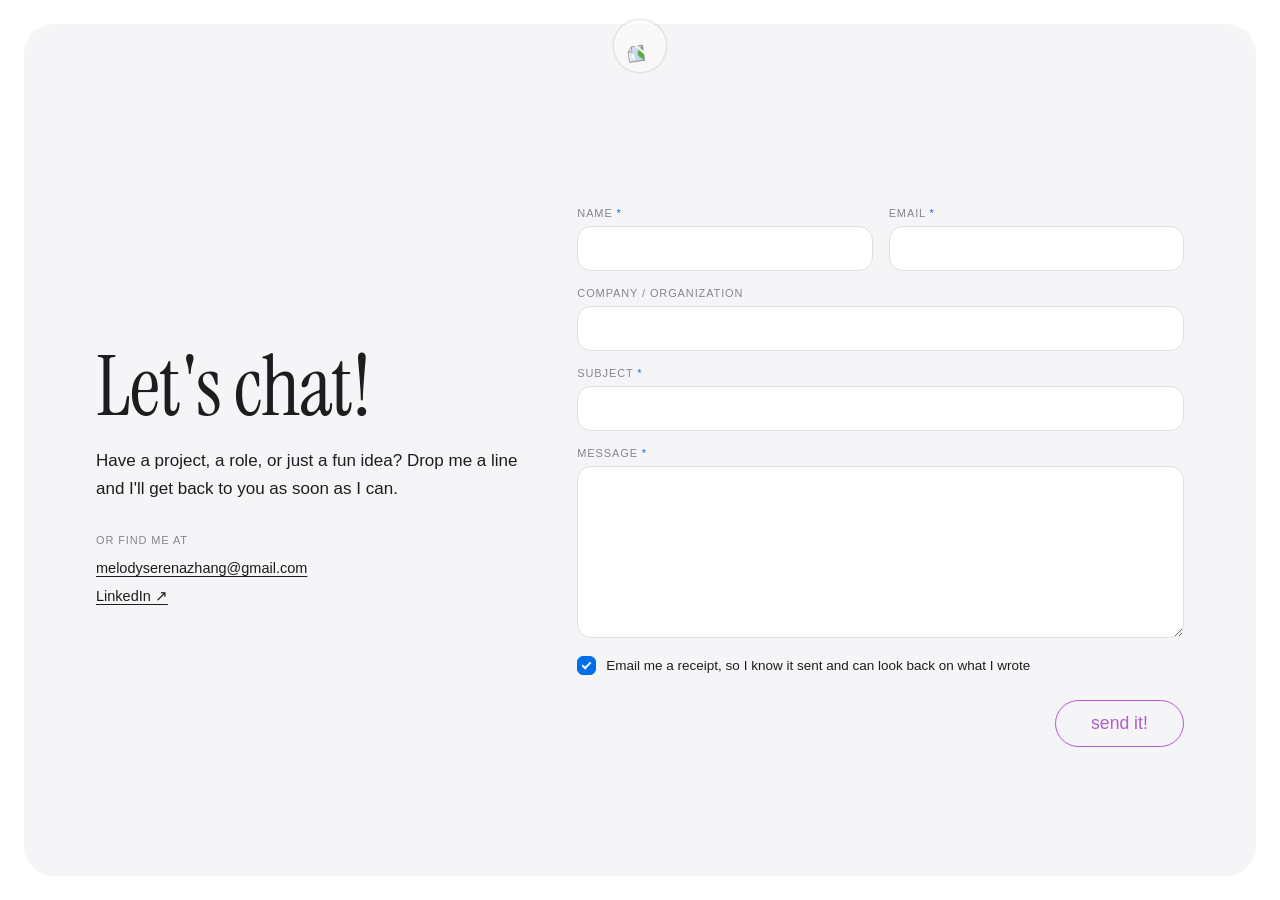
==== commit c93b87ce: "Cursor: hide the resting sparkle; companion only shows as link bubbles, the eye or labels Co-Authore" ====
--- a/contact/index.html
+++ b/contact/index.html
@@ -186,7 +186,7 @@
   <!-- Your JavaScript -->
   <script src="../js/favicon.js?v=4"></script>
 <script src="../js/dev-ui.js?v=5"></script>
-<script src="../js/sparkle-cursor.js?v=1"></script>
+<script src="../js/sparkle-cursor.js?v=3"></script>
   <script src="../js/page-wipe.js?v=20"></script>
   <script src="main.js?v=9"></script>
   <script src="contact.js?v=3"></script>
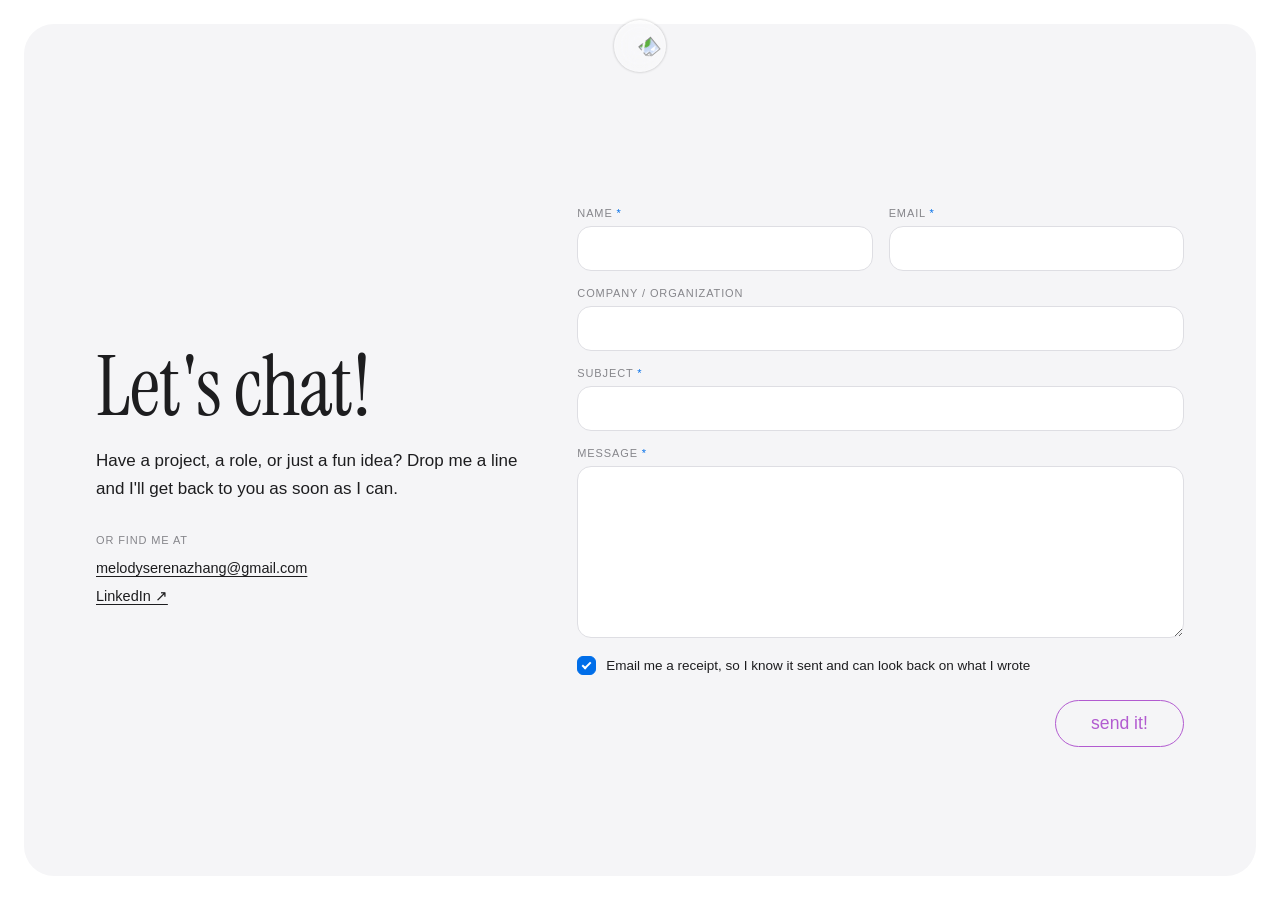
==== commit 3f652881: "Splash screens: text ripples in letter by letter Co-Authored-By: Claude Opus 5.5 <noreply@anthropic." ====
--- a/contact/index.html
+++ b/contact/index.html
@@ -28,7 +28,7 @@
  <!-- Your CSS -->
   <link rel="stylesheet" href="style.css?v=navy-bg-13">
   <link rel="stylesheet" href="../css/page-wipe.css?v=12">
-  <script src="../js/splash.js?v=navy-bg-9"></script>
+  <script src="../js/splash.js?v=navy-bg-11"></script>
   <!-- hold the first frame until the navy splash exists, so the page swap stays seamless -->
   <link rel="expect" href="#page-entry-overlay" blocking="render">
 
